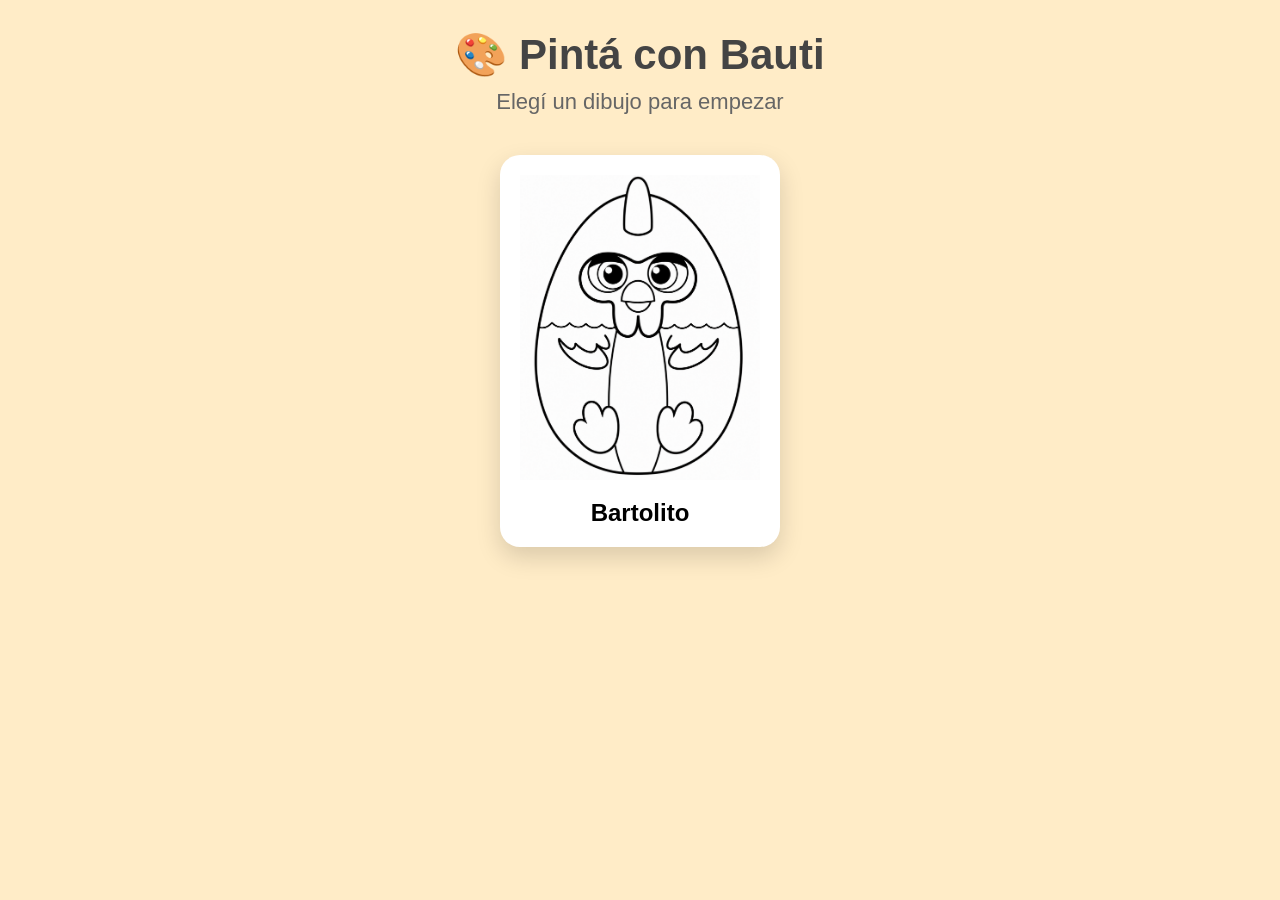
==== index.html @ 89d14f18 "Reorganizar estructura del proyecto" ====
<!DOCTYPE html>
<html lang="es">

<head>

<meta charset="UTF-8">

<meta name="viewport"
content="width=device-width, initial-scale=1.0">

<title>Pintá con Bauti</title>

<link rel="stylesheet" href="css/styles.css">

</head>

<body>

<div class="contenedor">

    <h1>🎨 Pintá con Bauti</h1>

    <p class="subtitulo">
        Elegí un dibujo para empezar
    </p>

    <div class="galeria" id="galeria">

</div>
    
</div>

<script src="js/script.js"></script>

</body>

</html>
---- css/styles.css ----
*{
    margin:0;
    padding:0;
    box-sizing:border-box;
}

body{

    background:#FFECC7;

    font-family:Arial, Helvetica, sans-serif;

}

.contenedor{

    width:95%;

    max-width:1200px;

    margin:auto;

    text-align:center;

    padding:30px;

}

h1{

    color:#444;

    font-size:42px;

}

.subtitulo{

    margin-top:10px;

    color:#666;

    font-size:22px;

}

.galeria{

    margin-top:40px;

    display:flex;

    justify-content:center;

}

.tarjeta{

    width:280px;

    background:white;

    border-radius:20px;

    padding:20px;

    box-shadow:0px 10px 25px rgba(0,0,0,.15);

    transition:.3s;

}

.tarjeta:hover{

    transform:scale(1.05);

}

.tarjeta img{

    width:100%;

}

.tarjeta p{

    margin-top:15px;

    font-size:24px;

    font-weight:bold;

}

.dibujoGrande{

    width:90%;
    max-width:700px;
    margin-top:30px;

}

button{

    padding:15px 30px;
    font-size:22px;
    border:none;
    border-radius:12px;
    cursor:pointer;

}
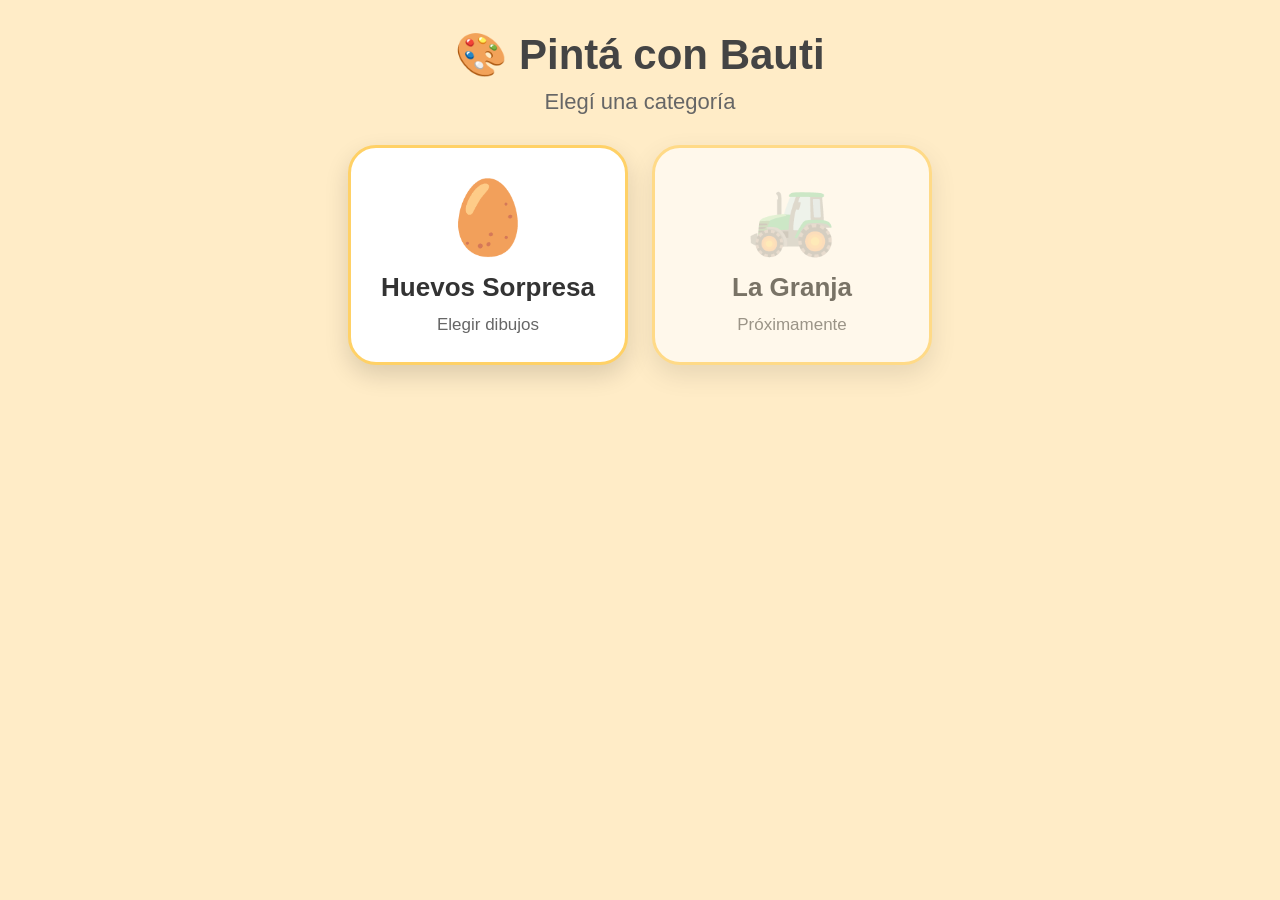
==== commit fc9cb7ac: "Mejorar diseño de galería" ====
--- a/index.html
+++ b/index.html
@@ -3,34 +3,68 @@
 
 <head>
 
-<meta charset="UTF-8">
+    <meta charset="UTF-8">
 
-<meta name="viewport"
-content="width=device-width, initial-scale=1.0">
+    <meta
+        name="viewport"
+        content="width=device-width, initial-scale=1.0"
+    >
 
-<title>Pintá con Bauti</title>
+    <title>Pintá con Bauti</title>
 
-<link rel="stylesheet" href="css/styles.css">
+    <link rel="stylesheet" href="css/styles.css">
 
 </head>
 
 <body>
 
-<div class="contenedor">
+    <div class="contenedor">
 
-    <h1>🎨 Pintá con Bauti</h1>
+        <h1>🎨 Pintá con Bauti</h1>
 
-    <p class="subtitulo">
-        Elegí un dibujo para empezar
-    </p>
+        <p class="subtitulo">
+            Elegí una categoría
+        </p>
 
-    <div class="galeria" id="galeria">
+        <div class="categorias">
 
-</div>
-    
-</div>
+            <button
+                class="tarjetaCategoria disponible"
+                data-categoria="huevos-sorpresa"
+                type="button"
+            >
+                <span class="iconoCategoria">🥚</span>
 
-<script src="js/script.js"></script>
+                <span class="nombreCategoria">
+                    Huevos Sorpresa
+                </span>
+
+                <span class="estadoCategoria">
+                    Elegir dibujos
+                </span>
+            </button>
+
+            <button
+                class="tarjetaCategoria proximamente"
+                type="button"
+                disabled
+            >
+                <span class="iconoCategoria">🚜</span>
+
+                <span class="nombreCategoria">
+                    La Granja
+                </span>
+
+                <span class="estadoCategoria">
+                    Próximamente
+                </span>
+            </button>
+
+        </div>
+
+    </div>
+
+    <script src="js/script.js"></script>
 
 </body>
 
--- a/css/styles.css
+++ b/css/styles.css
@@ -108,4 +108,534 @@
     border-radius:12px;
     cursor:pointer;
 
+}
+
+.pantallaPintar {
+    width: 100%;
+    min-height: 100vh;
+    padding: 20px;
+    text-align: center;
+}
+
+.herramientas {
+    max-width: 900px;
+    margin: 20px auto;
+    padding: 15px;
+    background: white;
+    border-radius: 20px;
+    box-shadow: 0 8px 20px rgba(0, 0, 0, 0.12);
+}
+
+.paleta {
+    display: flex;
+    flex-wrap: wrap;
+    justify-content: center;
+    align-items: center;
+    gap: 10px;
+
+    max-width: 500px;
+    margin: 0 auto;
+}
+
+.color {
+    width: 56px;
+    height: 56px;
+    padding: 0;
+    border: 4px solid white;
+    border-radius: 50%;
+    box-shadow: 0 0 0 2px #cccccc;
+    cursor: pointer;
+}
+
+.color.activo {
+    box-shadow:
+        0 0 0 4px #333333,
+        0 4px 10px rgba(0, 0, 0, 0.25);
+    transform: scale(1.08);
+}
+
+.grosores {
+    display: flex;
+    justify-content: center;
+    flex-wrap: wrap;
+    gap: 10px;
+    margin-top: 18px;
+}
+
+.grosor {
+    padding: 10px 18px;
+    font-size: 18px;
+    background: #eeeeee;
+    border: 3px solid transparent;
+    border-radius: 14px;
+}
+
+.grosor.activo {
+    background: #ffe08a;
+    border-color: #444444;
+}
+
+.contenedorLienzo {
+    position: relative;
+    width: min(90vw, 750px);
+    margin: 20px auto;
+    overflow: hidden;
+    background: white;
+    border: 6px solid white;
+    border-radius: 20px;
+    box-shadow: 0 10px 30px rgba(0, 0, 0, 0.18);
+}
+
+#lienzoPintura,
+#dibujo {
+    display: block;
+    width: 100%;
+    height: auto;
+}
+
+#lienzoPintura {
+    position: relative;
+    z-index: 1;
+    touch-action: none;
+    cursor: crosshair;
+}
+
+#dibujo {
+    position: absolute;
+    inset: 0;
+    z-index: 2;
+    pointer-events: none;
+    user-select: none;
+    mix-blend-mode: multiply;
+}
+
+.accionesPintar {
+    display: flex;
+    justify-content: center;
+    flex-wrap: wrap;
+    gap: 15px;
+    margin: 25px 0;
+}
+
+.accionesPintar button {
+    min-width: 150px;
+    padding: 15px 24px;
+    font-size: 21px;
+    font-weight: bold;
+    background: white;
+    border: none;
+    border-radius: 16px;
+    box-shadow: 0 5px 12px rgba(0, 0, 0, 0.15);
+}
+
+.accionesPintar button:active {
+    transform: scale(0.96);
+}
+
+@media (max-width: 600px) {
+
+    .pantallaPintar {
+        padding: 10px;
+    }
+
+    .pantallaPintar h1 {
+        font-size: 30px;
+    }
+
+    .color {
+        width: 50px;
+        height: 50px;
+    }
+
+    .contenedorLienzo {
+        width: 96vw;
+        border-width: 4px;
+    }
+
+}
+
+.accionesPintar button:disabled {
+    opacity: 0.45;
+    cursor: not-allowed;
+    transform: none;
+}
+
+.herramientasDibujo {
+    display: flex;
+    justify-content: center;
+    gap: 12px;
+    flex-wrap: wrap;
+}
+
+.herramienta {
+    padding: 12px 20px;
+    border: 3px solid transparent;
+    border-radius: 18px;
+    background-color: white;
+    font-size: 18px;
+    font-weight: bold;
+    cursor: pointer;
+    transition: transform 0.15s ease, border-color 0.15s ease;
+}
+
+.herramienta:hover {
+    transform: scale(1.05);
+}
+
+.herramienta.activa {
+    border-color: #333;
+    transform: scale(1.08);
+}
+
+/* Barra de herramientas para tablet */
+
+.herramientas {
+    display: flex;
+    flex-direction: column;
+    gap: 14px;
+
+    width: min(900px, 95%);
+    margin: 10px auto 18px;
+    padding: 16px;
+
+    background: rgba(255, 255, 255, 0.96);
+    border: 3px solid #ffd166;
+    border-radius: 24px;
+
+    box-shadow: 0 8px 22px rgba(0, 0, 0, 0.15);
+}
+
+.herramientasDibujo,
+.paleta,
+.grosores,
+.accionesPintar {
+    display: flex;
+    justify-content: center;
+    align-items: center;
+    flex-wrap: wrap;
+    gap: 12px;
+}
+
+.herramienta,
+.grosor,
+.accionesPintar button {
+    min-height: 54px;
+    padding: 10px 18px;
+
+    border: 3px solid transparent;
+    border-radius: 18px;
+
+    background: white;
+    font-size: 18px;
+    font-weight: bold;
+
+    cursor: pointer;
+    touch-action: manipulation;
+
+    box-shadow: 0 4px 8px rgba(0, 0, 0, 0.12);
+
+    transition:
+        transform 0.15s ease,
+        border-color 0.15s ease,
+        box-shadow 0.15s ease;
+}
+
+.herramienta:active,
+.grosor:active,
+.accionesPintar button:active {
+    transform: scale(0.94);
+}
+
+.herramienta.activa,
+.grosor.activo {
+    border-color: #333;
+    transform: scale(1.07);
+    box-shadow: 0 5px 12px rgba(0, 0, 0, 0.22);
+}
+
+.color {
+    width: 52px;
+    height: 52px;
+
+    padding: 0;
+    border: 4px solid white;
+    border-radius: 50%;
+
+    cursor: pointer;
+    touch-action: manipulation;
+
+    box-shadow:
+        0 0 0 2px #ccc,
+        0 4px 8px rgba(0, 0, 0, 0.18);
+
+    transition:
+        transform 0.15s ease,
+        box-shadow 0.15s ease;
+}
+
+.color:active {
+    transform: scale(0.9);
+}
+
+.color.activo {
+    transform: scale(1.16);
+    box-shadow:
+        0 0 0 4px #333,
+        0 5px 12px rgba(0, 0, 0, 0.25);
+}
+
+#guardar {
+    background: #b7f7c2;
+}
+
+#limpiar {
+    background: #ffe6a7;
+}
+
+#deshacer {
+    background: #d9eaff;
+}
+
+#volver {
+    background: #ffd6e0;
+}
+
+.accionesPintar button:disabled {
+    opacity: 0.4;
+    cursor: not-allowed;
+    transform: none;
+}
+
+@media (max-width: 600px) {
+
+    .herramientas {
+        top: 4px;
+        width: 96%;
+        padding: 12px;
+        gap: 10px;
+    }
+
+    .herramienta,
+    .grosor,
+    .accionesPintar button {
+        min-height: 50px;
+        padding: 9px 14px;
+        font-size: 16px;
+    }
+
+    .color {
+        width: 46px;
+        height: 46px;
+    }
+}
+
+.editorPintura {
+    display: flex;
+    align-items: flex-start;
+    justify-content: center;
+    gap: 20px;
+
+    width: min(1400px, 98%);
+    margin: 0 auto;
+}
+
+.editorPintura .herramientas {
+    width: 270px;
+    flex-shrink: 0;
+    margin: 0;
+}
+
+.zonaDibujo {
+    flex: 1;
+    min-width: 0;
+
+    display: flex;
+    flex-direction: column;
+    align-items: center;
+}
+
+.editorPintura .paleta {
+    max-width: 240px;
+}
+
+.editorPintura .color {
+    width: 46px;
+    height: 46px;
+}
+
+.editorPintura .herramientasDibujo,
+.editorPintura .grosores {
+    display: flex;
+    flex-direction: column;
+    gap: 10px;
+}
+
+.editorPintura .herramienta,
+.editorPintura .grosor {
+    width: 100%;
+}
+
+@media (max-width: 850px), (orientation: portrait) {
+    .editorPintura {
+        flex-direction: column;
+        align-items: center;
+    }
+
+    .editorPintura .herramientas {
+        width: min(900px, 95%);
+    }
+
+    .editorPintura .paleta {
+        max-width: 500px;
+    }
+
+    .editorPintura .herramientasDibujo,
+    .editorPintura .grosores {
+        flex-direction: row;
+        flex-wrap: wrap;
+        justify-content: center;
+    }
+
+    .editorPintura .herramienta,
+    .editorPintura .grosor {
+        width: auto;
+    }
+
+    .zonaDibujo {
+        width: 100%;
+    }
+}
+
+.tituloHerramientas {
+    margin: 2px 0 0;
+    text-align: center;
+    font-size: 20px;
+    color: #555;
+}
+
+.editorPintura .tituloHerramientas:not(:first-child) {
+    margin-top: 10px;
+    padding-top: 12px;
+    border-top: 2px dashed #ffd166;
+}
+
+.categorias {
+    display: flex;
+    flex-wrap: wrap;
+    justify-content: center;
+    gap: 24px;
+
+    width: min(900px, 95%);
+    margin: 30px auto;
+}
+
+.tarjetaCategoria {
+    width: 280px;
+    min-height: 220px;
+    padding: 24px;
+
+    display: flex;
+    flex-direction: column;
+    justify-content: center;
+    align-items: center;
+    gap: 12px;
+
+    border: 3px solid #ffd166;
+    border-radius: 28px;
+
+    background: white;
+    box-shadow: 0 10px 24px rgba(0, 0, 0, 0.14);
+
+    font-family: inherit;
+}
+
+.tarjetaCategoria.disponible {
+    cursor: pointer;
+    transition:
+        transform 0.2s ease,
+        box-shadow 0.2s ease;
+}
+
+.tarjetaCategoria.disponible:hover {
+    transform: translateY(-5px);
+    box-shadow: 0 14px 28px rgba(0, 0, 0, 0.18);
+}
+
+.tarjetaCategoria.proximamente {
+    opacity: 0.65;
+}
+
+.iconoCategoria {
+    font-size: 72px;
+}
+
+.nombreCategoria {
+    font-size: 26px;
+    font-weight: bold;
+    color: #333;
+}
+
+.estadoCategoria {
+    font-size: 17px;
+    color: #666;
+}
+
+.galeria {
+    display: grid;
+    grid-template-columns: repeat(auto-fit, minmax(150px, 1fr));
+    gap: 20px;
+
+    width: min(1100px, 95%);
+    margin: 30px auto;
+}
+
+.tarjeta {
+    min-height: 230px;
+    padding: 14px;
+
+    display: flex;
+    flex-direction: column;
+    justify-content: space-between;
+    align-items: center;
+
+    background: white;
+    border: 3px solid #ffd166;
+    border-radius: 24px;
+
+    box-shadow: 0 8px 18px rgba(0, 0, 0, 0.14);
+
+    cursor: pointer;
+    overflow: hidden;
+
+    transition:
+        transform 0.2s ease,
+        box-shadow 0.2s ease;
+}
+
+.tarjeta:hover {
+    transform: translateY(-5px);
+    box-shadow: 0 12px 24px rgba(0, 0, 0, 0.18);
+}
+
+.tarjeta img {
+    width: 100%;
+    height: 165px;
+
+    object-fit: contain;
+    display: block;
+}
+
+.tarjeta p {
+    margin: 10px 0 2px;
+
+    font-size: 20px;
+    font-weight: bold;
+    text-align: center;
+    color: #333;
+}
+
+@media (min-width: 850px) and (orientation: landscape) {
+    .galeria {
+        grid-template-columns: repeat(5, 1fr);
+    }
 }
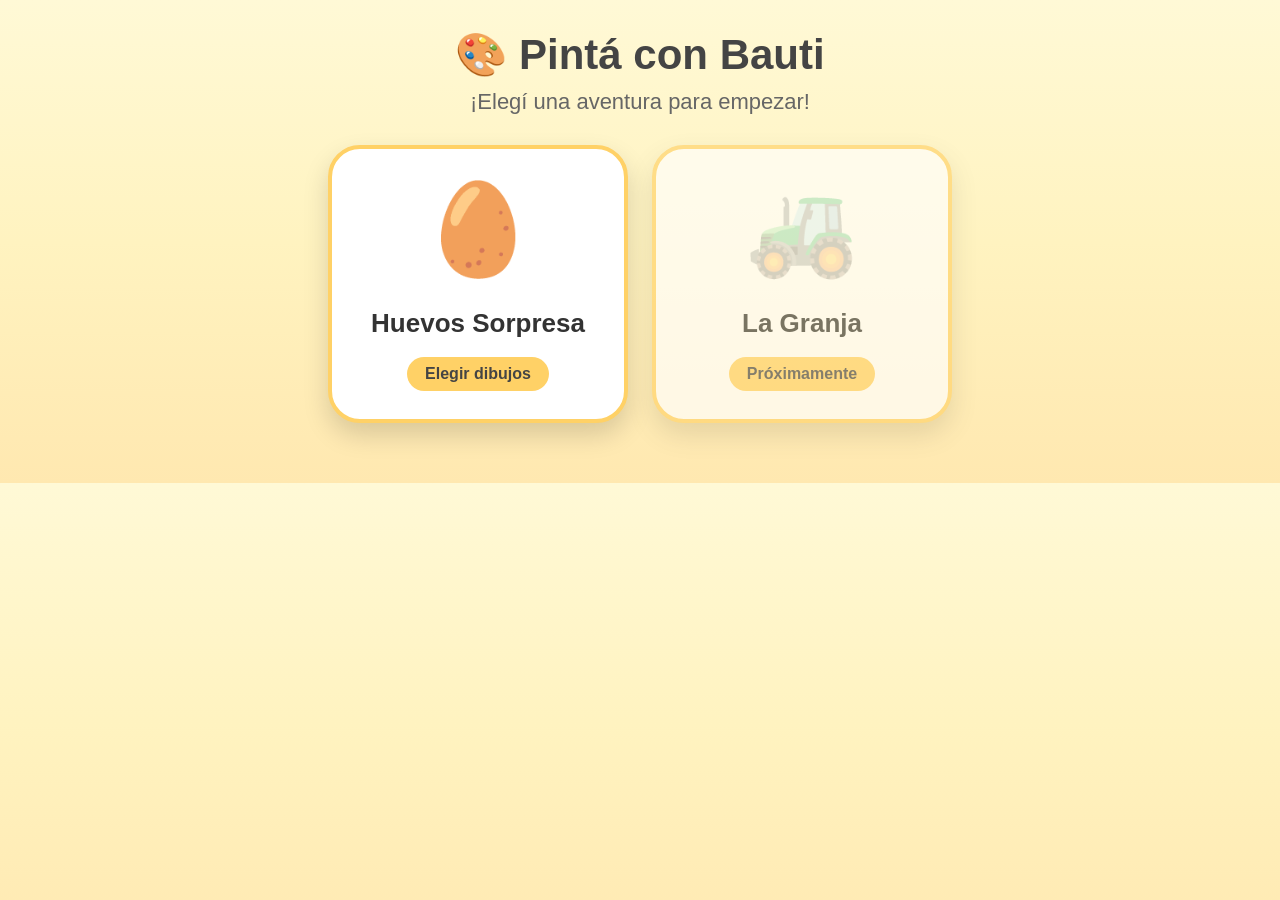
==== commit 8c29d643: "Agregar mensaje al guardar dibujo" ====
--- a/index.html
+++ b/index.html
@@ -23,7 +23,7 @@
         <h1>🎨 Pintá con Bauti</h1>
 
         <p class="subtitulo">
-            Elegí una categoría
+            ¡Elegí una aventura para empezar!
         </p>
 
         <div class="categorias">
--- a/css/styles.css
+++ b/css/styles.css
@@ -5,11 +5,18 @@
 }
 
 body{
-
-    background:#FFECC7;
-
-    font-family:Arial, Helvetica, sans-serif;
-
+    margin: 0;
+
+    font-family: Arial, Helvetica, sans-serif;
+
+    background: linear-gradient(
+        180deg,
+        #fff9d6,
+        #fff3c0,
+        #ffe8b0
+    );
+
+    color: #333;
 }
 
 .contenedor{
@@ -530,23 +537,27 @@
 }
 
 .tarjetaCategoria {
-    width: 280px;
-    min-height: 220px;
-    padding: 24px;
-
-    display: flex;
-    flex-direction: column;
-    justify-content: center;
-    align-items: center;
-    gap: 12px;
-
-    border: 3px solid #ffd166;
-    border-radius: 28px;
-
-    background: white;
-    box-shadow: 0 10px 24px rgba(0, 0, 0, 0.14);
-
-    font-family: inherit;
+
+    width: 300px;
+    min-height: 260px;
+
+    padding: 28px;
+
+    display:flex;
+    flex-direction:column;
+    justify-content:center;
+    align-items:center;
+    gap:18px;
+
+    border-radius:32px;
+
+    border:4px solid #ffd166;
+
+    background:white;
+
+    box-shadow:0 12px 26px rgba(0,0,0,.15);
+
+    transition:.25s;
 }
 
 .tarjetaCategoria.disponible {
@@ -557,8 +568,8 @@
 }
 
 .tarjetaCategoria.disponible:hover {
-    transform: translateY(-5px);
-    box-shadow: 0 14px 28px rgba(0, 0, 0, 0.18);
+    transform: translateY(-8px) scale(1.03);
+    box-shadow: 0 16px 30px rgba(0,0,0,0.2);
 }
 
 .tarjetaCategoria.proximamente {
@@ -566,18 +577,25 @@
 }
 
 .iconoCategoria {
-    font-size: 72px;
+    font-size: 90px;
 }
 
 .nombreCategoria {
     font-size: 26px;
     font-weight: bold;
     color: #333;
-}
-
-.estadoCategoria {
-    font-size: 17px;
-    color: #666;
+    text-align: center;
+    margin-top: 8px;
+}
+
+.estadoCategoria{
+
+    background:#ffd166;
+    color:#444;
+    padding:8px 18px;
+    border-radius:999px;
+    font-size:16px;
+    font-weight:bold;
 }
 
 .galeria {
@@ -638,4 +656,65 @@
     .galeria {
         grid-template-columns: repeat(5, 1fr);
     }
+}
+
+.mensajeGuardado {
+    position: fixed;
+    inset: 0;
+
+    display: none;
+    justify-content: center;
+    align-items: center;
+
+    background: rgba(0, 0, 0, 0.35);
+
+    z-index: 1000;
+}
+
+.mensajeGuardado.mostrar {
+    display: flex;
+}
+
+.mensajeGuardadoContenido {
+    width: min(360px, 85%);
+    padding: 30px;
+
+    background: white;
+
+    border: 5px solid #ffd166;
+    border-radius: 30px;
+
+    text-align: center;
+
+    box-shadow: 0 16px 35px rgba(0, 0, 0, 0.25);
+
+    animation: aparecerMensaje 0.3s ease;
+}
+
+.mensajeEmoji {
+    font-size: 70px;
+}
+
+.mensajeGuardadoContenido h2 {
+    margin: 10px 0;
+    font-size: 30px;
+    color: #333;
+}
+
+.mensajeGuardadoContenido p {
+    margin: 0;
+    font-size: 20px;
+    color: #555;
+}
+
+@keyframes aparecerMensaje {
+    from {
+        opacity: 0;
+        transform: scale(0.7);
+    }
+
+    to {
+        opacity: 1;
+        transform: scale(1);
+    }
 }
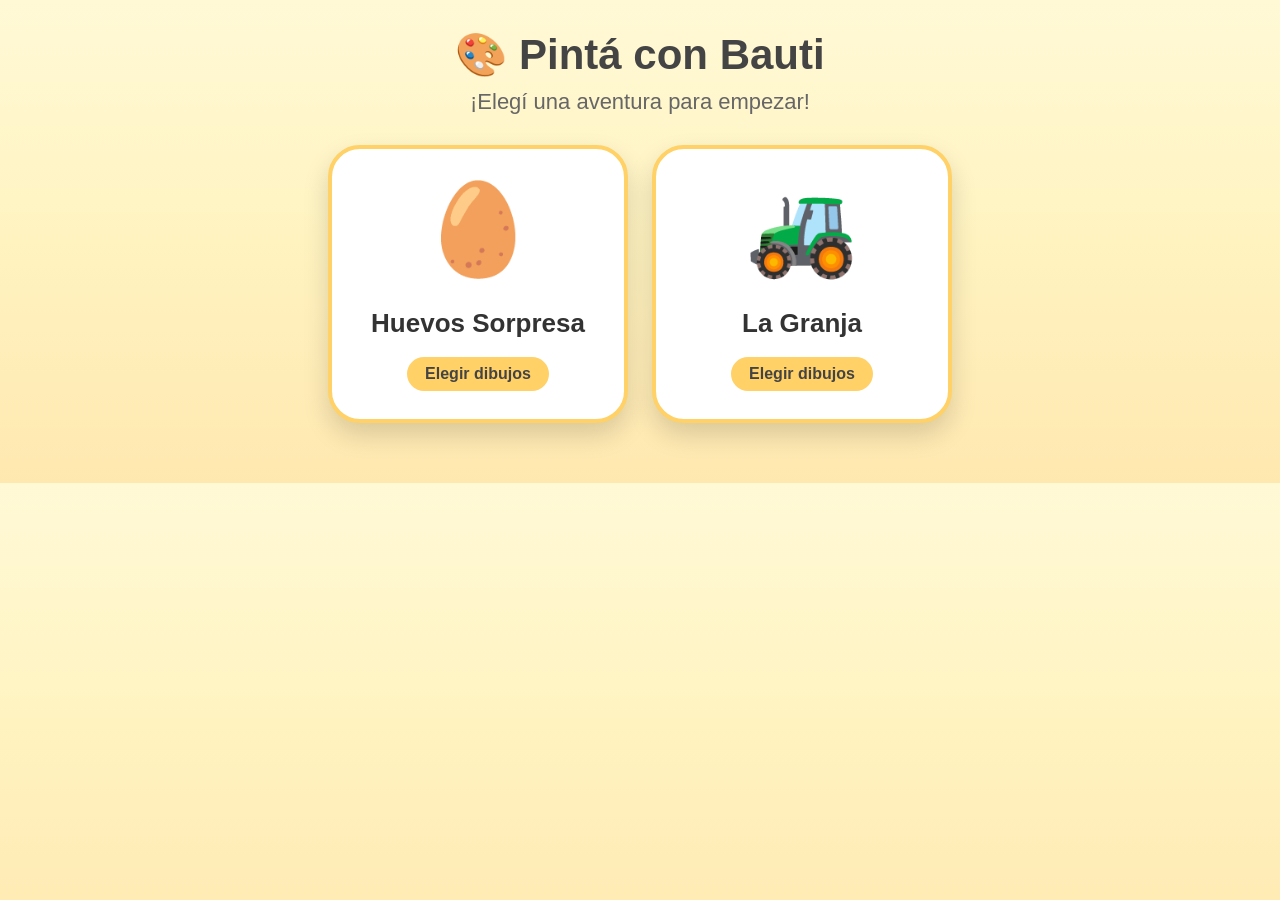
==== commit 97f1039f: "Agregar categoria La Granja" ====
--- a/index.html
+++ b/index.html
@@ -45,9 +45,9 @@
             </button>
 
             <button
-                class="tarjetaCategoria proximamente"
+                class="tarjetaCategoria disponible"
+                data-categoria="la-granja"
                 type="button"
-                disabled
             >
                 <span class="iconoCategoria">🚜</span>
 
@@ -56,7 +56,7 @@
                 </span>
 
                 <span class="estadoCategoria">
-                    Próximamente
+                    Elegir dibujos
                 </span>
             </button>
 
--- a/css/styles.css
+++ b/css/styles.css
@@ -654,7 +654,14 @@
 
 @media (min-width: 850px) and (orientation: landscape) {
     .galeria {
-        grid-template-columns: repeat(5, 1fr);
+        grid-template-columns: repeat(
+            auto-fit,
+            minmax(150px, 1fr)
+        );
+
+        width: min(1100px, calc(100% - 30px));
+        padding: 0 15px;
+        box-sizing: border-box;
     }
 }
 
@@ -717,4 +724,77 @@
         opacity: 1;
         transform: scale(1);
     }
+}
+
+@media (min-width: 850px) and (orientation: landscape) {
+
+    .pantallaPintar {
+        height: 100vh;
+        padding: 8px 12px;
+        overflow: hidden;
+    }
+
+    .pantallaPintar h1 {
+        margin: 4px 0 8px;
+        font-size: 30px;
+    }
+
+    .editorPintura {
+        height: calc(100vh - 70px);
+        align-items: center;
+    }
+
+    .editorPintura .herramientas {
+        max-height: calc(100vh - 90px);
+        overflow-y: auto;
+        padding: 12px;
+    }
+
+    .zonaDibujo {
+        height: 100%;
+        justify-content: center;
+    }
+
+    .contenedorLienzo {
+        width: auto;
+        max-width: calc(100vw - 330px);
+        max-height: calc(100vh - 150px);
+        margin: 0 auto;
+    }
+
+    #lienzoPintura,
+    #dibujo {
+        width: auto;
+        height: auto;
+        max-width: 100%;
+        max-height: calc(100vh - 150px);
+        object-fit: contain;
+    }
+
+    .accionesPintar {
+        margin: 10px 0 0;
+        gap: 10px;
+    }
+
+    .accionesPintar button {
+        min-height: 44px;
+        padding: 8px 14px;
+        font-size: 16px;
+    }
+}
+
+html,
+body {
+    max-width: 100%;
+    overflow-x: hidden;
+}
+
+.contenedor,
+.pantallaInicio {
+    width: 100%;
+    box-sizing: border-box;
+}
+
+.galeria {
+    box-sizing: border-box;
 }
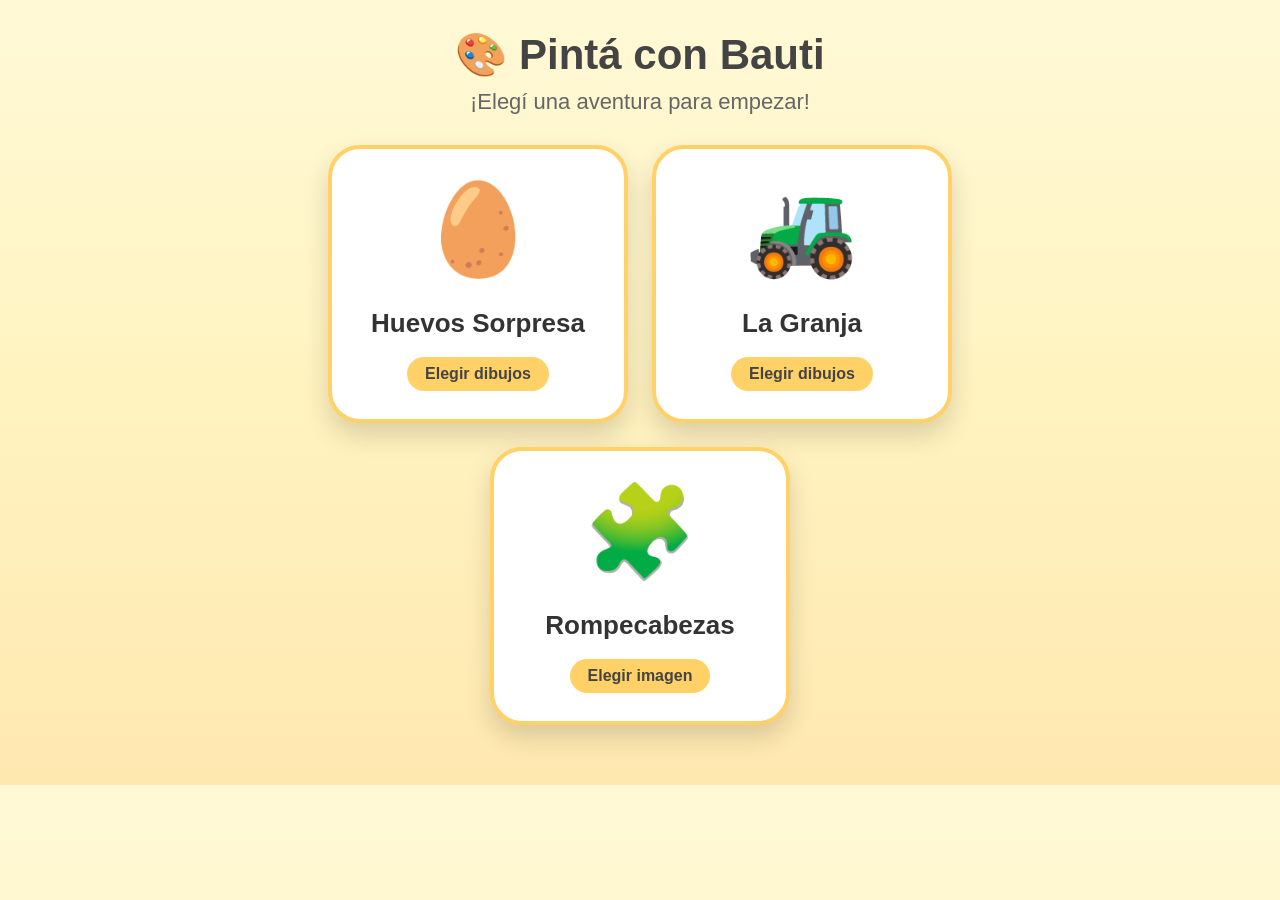
==== commit 7db30d8e: "Agregar imagenes de rompecabezas" ====
--- a/index.html
+++ b/index.html
@@ -60,6 +60,22 @@
                 </span>
             </button>
 
+            <button
+                id="abrirRompecabezas"
+                class="tarjetaCategoria disponible"
+                type="button"
+>
+                <span class="iconoCategoria">🧩</span>
+
+                <span class="nombreCategoria">
+                    Rompecabezas
+                </span>
+
+                <span class="estadoCategoria">
+                    Elegir imagen
+                </span>
+            </button>
+            
         </div>
 
     </div>
--- a/css/styles.css
+++ b/css/styles.css
@@ -797,4 +797,50 @@
 
 .galeria {
     box-sizing: border-box;
+}
+
+.pantallaRompecabezas {
+    min-height: 100vh;
+    padding: 18px;
+
+    display: flex;
+    flex-direction: column;
+    align-items: center;
+    gap: 18px;
+
+    box-sizing: border-box;
+}
+
+.pantallaRompecabezas h1 {
+    margin: 0;
+    text-align: center;
+}
+
+.vistaRompecabezas {
+    width: min(900px, 95%);
+    max-height: 70vh;
+
+    display: flex;
+    justify-content: center;
+    align-items: center;
+
+    padding: 14px;
+
+    background: white;
+    border: 4px solid #ffd166;
+    border-radius: 26px;
+
+    box-shadow: 0 10px 24px rgba(0, 0, 0, 0.16);
+
+    box-sizing: border-box;
+}
+
+.vistaRompecabezas img {
+    display: block;
+
+    max-width: 100%;
+    max-height: 65vh;
+
+    object-fit: contain;
+    border-radius: 16px;
 }
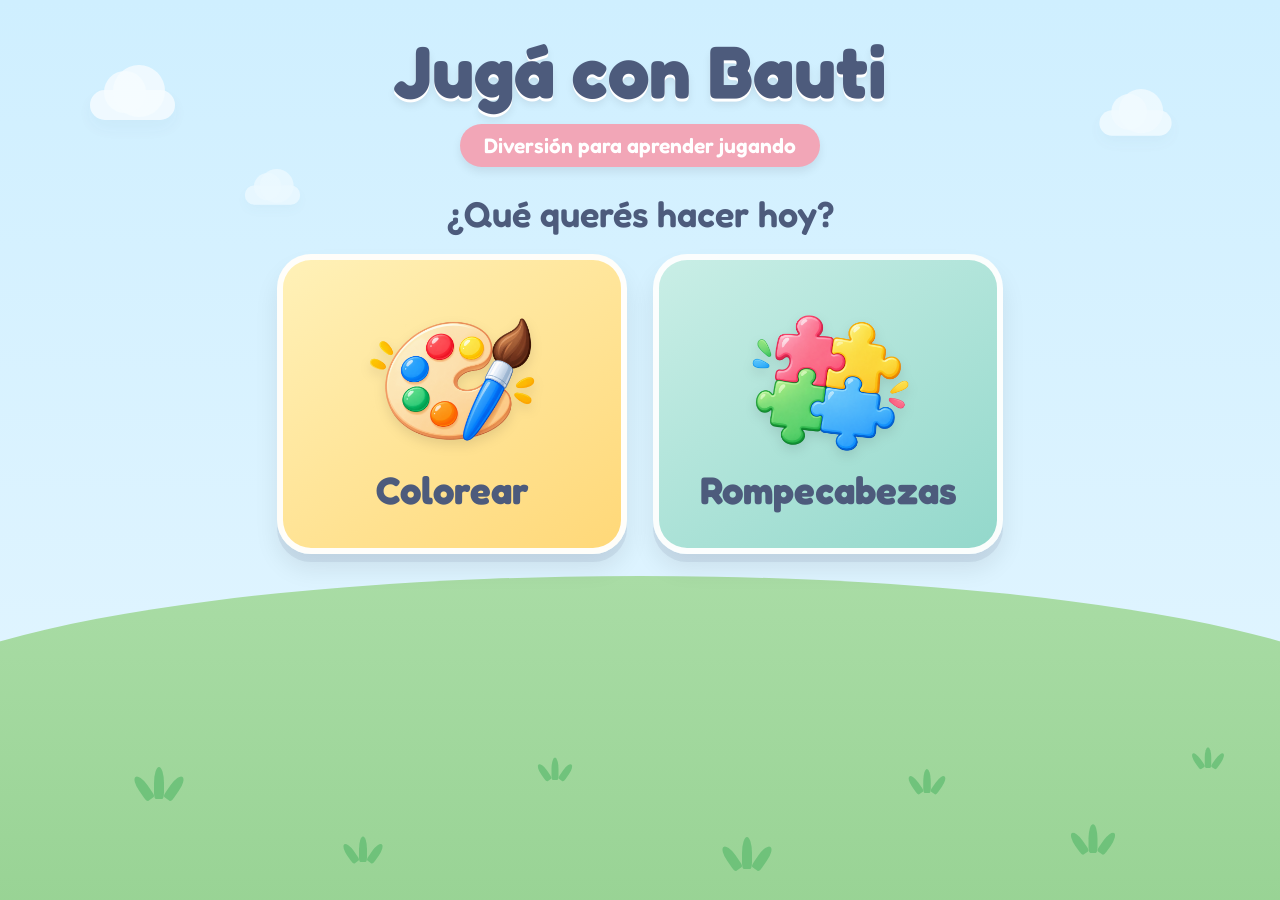
==== commit 7d22e165: "Actualiza diseño y juegos de Jugá con Bauti" ====
--- a/index.html
+++ b/index.html
@@ -2,7 +2,6 @@
 <html lang="es">
 
 <head>
-
     <meta charset="UTF-8">
 
     <meta
@@ -10,75 +9,110 @@
         content="width=device-width, initial-scale=1.0"
     >
 
-    <title>Pintá con Bauti</title>
+    <title>Jugá con Bauti</title>
+
+    <link rel="preconnect" href="https://fonts.googleapis.com">
+    <link rel="preconnect" href="https://fonts.gstatic.com" crossorigin>
+
+    <link
+        href="https://fonts.googleapis.com/css2?family=Fredoka:wght@400;500;600;700&display=swap"
+        rel="stylesheet"
+    >
 
     <link rel="stylesheet" href="css/styles.css">
-
+    <link rel="stylesheet" href="css/tema.css">
+    <link rel="stylesheet" href="css/inicio.css">
 </head>
 
-<body>
+<body class="inicioNuevo">
 
-    <div class="contenedor">
+    <main class="pantallaMenuPrincipal">
 
-        <h1>🎨 Pintá con Bauti</h1>
-
-        <p class="subtitulo">
-            ¡Elegí una aventura para empezar!
-        </p>
-
-        <div class="categorias">
-
-            <button
-                class="tarjetaCategoria disponible"
-                data-categoria="huevos-sorpresa"
-                type="button"
-            >
-                <span class="iconoCategoria">🥚</span>
-
-                <span class="nombreCategoria">
-                    Huevos Sorpresa
-                </span>
-
-                <span class="estadoCategoria">
-                    Elegir dibujos
-                </span>
-            </button>
-
-            <button
-                class="tarjetaCategoria disponible"
-                data-categoria="la-granja"
-                type="button"
-            >
-                <span class="iconoCategoria">🚜</span>
-
-                <span class="nombreCategoria">
-                    La Granja
-                </span>
-
-                <span class="estadoCategoria">
-                    Elegir dibujos
-                </span>
-            </button>
-
-            <button
-                id="abrirRompecabezas"
-                class="tarjetaCategoria disponible"
-                type="button"
->
-                <span class="iconoCategoria">🧩</span>
-
-                <span class="nombreCategoria">
-                    Rompecabezas
-                </span>
-
-                <span class="estadoCategoria">
-                    Elegir imagen
-                </span>
-            </button>
-            
+        <div class="decoracionCielo">
+            <span class="nube nubeUno">☁️</span>
+            <span class="nube nubeDos">☁️</span>
+            <span class="nube nubeTres">☁️</span>
         </div>
 
-    </div>
+        <div class="lomitaFondo"></div>
+
+        <div class="decoracionPasto">
+            <span class="pasto pasto1"></span>
+            <span class="pasto pasto2"></span>
+            <span class="pasto pasto3"></span>
+            <span class="pasto pasto4"></span>
+            <span class="pasto pasto5"></span>
+            <span class="pasto pasto6"></span>
+            <span class="pasto pasto7"></span>
+        </div>
+
+        <header class="logoPrincipal">
+
+            
+            <h1>
+                Jugá con Bauti
+            </h1>
+
+            <p>
+                Diversión para aprender jugando
+            </p>
+
+        </header>
+
+        <h2 class="preguntaPrincipal">
+            ¿Qué querés hacer hoy?
+        </h2>
+
+<section class="actividadesPrincipal">
+
+    <button
+        id="abrirColorear"
+        class="tarjetaActividad tarjetaColorear"
+        type="button"
+    >
+        <img
+            src="imagenes/iconos/colorear.png"
+            alt=""
+            class="iconoActividadImagen"
+        >
+
+        <span class="nombreActividad">
+            Colorear
+        </span>
+    </button>
+
+    <button
+        id="abrirRompecabezas"
+        class="tarjetaActividad tarjetaRompecabezas"
+        type="button"
+    >
+        <img
+            src="imagenes/iconos/rompecabezas.png"
+            alt=""
+            class="iconoActividadImagen"
+        >
+
+        <span class="nombreActividad">
+            Rompecabezas
+        </span>
+    </button>
+
+</section>
+
+   <!--      <div class="mascotaInicio">
+            <img
+                src="imagenes/mascota/mimi_saluda.png"
+                alt="Mimí"
+                class="imagenMascota"
+            >
+
+            <div class="mensajeMascota">
+                <strong>¡Hola Bauti!</strong><br>
+                ¿Jugamos un ratito?
+            </div>
+        </div> -->
+    
+    </main>
 
     <script src="js/script.js"></script>
 
--- a/css/styles.css
+++ b/css/styles.css
@@ -843,4 +843,214 @@
 
     object-fit: contain;
     border-radius: 16px;
-}+}
+
+.zonaJuegoRompecabezas {
+    width: min(1100px, 98%);
+
+    display: flex;
+    justify-content: center;
+    align-items: center;
+    gap: 24px;
+}
+
+.referenciaRompecabezas {
+    width: 190px;
+    flex-shrink: 0;
+
+    padding: 12px;
+
+    background: white;
+    border: 3px solid #ffd166;
+    border-radius: 20px;
+
+    text-align: center;
+
+    box-shadow: 0 8px 18px rgba(0, 0, 0, 0.14);
+}
+
+.referenciaRompecabezas p {
+    margin: 0 0 10px;
+
+    font-size: 17px;
+    font-weight: bold;
+    color: #444;
+}
+
+.referenciaRompecabezas img {
+    display: block;
+
+    width: 100%;
+    height: auto;
+
+    border-radius: 12px;
+}
+
+.juegoRompecabezas {
+    flex: 1;
+    min-width: 0;
+
+    display: flex;
+    justify-content: center;
+    align-items: center;
+    gap: 24px;
+}
+
+.tableroRompecabezas {
+    width: min(46vw, 470px);
+    aspect-ratio: var(--proporcion-imagen, 1 / 1);
+
+    display: grid;
+    grid-template-columns: repeat(2, 1fr);
+    grid-template-rows: repeat(2, 1fr);
+
+    background: rgba(255, 255, 255, 0.65);
+
+    border: 6px solid #ffd166;
+    border-radius: 22px;
+
+    overflow: hidden;
+
+    box-shadow: 0 10px 24px rgba(0, 0, 0, 0.16);
+}
+
+.casilleroRompecabezas {
+    position: relative;
+
+    border: 2px dashed #d4a93b;
+
+    background:
+        repeating-linear-gradient(
+            45deg,
+            rgba(255, 255, 255, 0.6),
+            rgba(255, 255, 255, 0.6) 10px,
+            rgba(255, 225, 145, 0.35) 10px,
+            rgba(255, 225, 145, 0.35) 20px
+        );
+}
+
+.piezasRompecabezas {
+    width: min(30vw, 310px);
+
+    display: grid;
+    grid-template-columns: repeat(2, 1fr);
+    gap: 12px;
+
+    padding: 14px;
+
+    background: white;
+    border: 4px solid #ffd166;
+    border-radius: 22px;
+
+    box-shadow: 0 10px 24px rgba(0, 0, 0, 0.16);
+
+    align-items: start;
+}
+
+.piezaRompecabezas {
+    aspect-ratio: var(--proporcion-pieza, 1 / 1);
+    
+    background-repeat: no-repeat;
+
+    border: 4px solid white;
+    border-radius: 14px;
+
+    box-shadow: 0 5px 12px rgba(0, 0, 0, 0.22);
+
+    cursor: grab;
+    touch-action: none;
+
+    transition:
+        transform 0.15s ease,
+        box-shadow 0.15s ease;
+}
+
+.piezaRompecabezas:active {
+    cursor: grabbing;
+}
+
+.piezaRompecabezas.arrastrando {
+    transform: scale(1.18);
+
+    box-shadow:
+        0 18px 35px rgba(0,0,0,.35);
+
+    z-index: 999;
+}
+
+.piezaRompecabezas.correcta {
+    border: none;
+    border-radius: 0;
+
+    box-shadow: none;
+
+    cursor: default;
+
+    animation: piezaCorrecta 0.3s ease;
+}
+
+.accionesRompecabezas {
+    display: flex;
+    justify-content: center;
+    flex-wrap: wrap;
+    gap: 14px;
+}
+
+@keyframes piezaCorrecta {
+    0% {
+        transform: scale(1.12);
+    }
+
+    100% {
+        transform: scale(1);
+    }
+}
+
+@media (max-width: 850px) {
+
+    .zonaJuegoRompecabezas {
+
+        flex-direction: column;
+
+        gap: 18px;
+    }
+
+    .referenciaRompecabezas {
+
+        width: 180px;
+    }
+
+    .juegoRompecabezas {
+
+        width: 100%;
+
+        flex-direction: column;
+
+        gap: 18px;
+    }
+
+    .tableroRompecabezas {
+
+        width: 96vw;
+
+        max-width: 520px;
+    }
+
+    .piezasRompecabezas {
+
+        width: 96vw;
+
+        max-width: 520px;
+
+        grid-template-columns: repeat(2, 1fr);
+
+        gap: 18px;
+    }
+
+    .piezaRompecabezas {
+
+        min-height: 120px;
+    }
+
+}
+
--- a/css/tema.css
+++ b/css/tema.css
@@ -0,0 +1,23 @@
+:root {
+    --color-cielo-claro: #cfefff;
+    --color-cielo-suave: #e5f6ff;
+
+    --color-pasto-claro: #a9dca5;
+    --color-pasto-oscuro: #8fce8b;
+
+    --color-texto-principal: #4d5b7c;
+    --color-texto-suave: #68728f;
+
+    --color-amarillo: #ffd166;
+    --color-amarillo-claro: #ffe59a;
+
+    --color-verde: #8ed9c9;
+    --color-verde-claro: #b6e9df;
+
+    --color-rosa: #f2a6b7;
+    --color-rosa-suave: #fff7fb;
+
+    --color-borde-rosa: #efc6d2;
+
+    --color-blanco: #ffffff;
+}
--- a/css/inicio.css
+++ b/css/inicio.css
@@ -0,0 +1,515 @@
+/* ==================================================
+   NUEVO INICIO - JUGÁ CON BAUTI
+================================================== */
+
+.inicioNuevo {
+    margin: 0;
+    min-height: 100vh;
+
+    font-family: "Fredoka", Arial, sans-serif;
+
+    background:
+    linear-gradient(
+        180deg,
+        var(--color-cielo-claro) 0%,
+        var(--color-cielo-suave) 100%
+    );
+
+    color: var(--color-texto-principal);
+    overflow-x: hidden;
+}
+
+.pantallaMenuPrincipal {
+    position: relative;
+
+    min-height: 100vh;
+    padding: 32px 20px 130px;
+
+    display: flex;
+    flex-direction: column;
+    align-items: center;
+
+    box-sizing: border-box;
+    overflow: hidden;
+
+    justify-content: flex-start;
+}
+
+.decoracionCielo {
+    position: absolute;
+    inset: 0;
+    pointer-events: none;
+    z-index: 0;
+}
+
+.nube {
+    position: absolute;
+
+    width: 85px;
+    height: 30px;
+
+    background: rgba(255, 255, 255, 0.82);
+    border-radius: 999px;
+
+    font-size: 0;
+
+    opacity: 0.8;
+
+    filter: none;
+
+    box-shadow:
+        0 8px 18px rgba(88, 130, 160, 0.07);
+
+    user-select: none;
+}
+
+.nube::before,
+.nube::after {
+    content: "";
+    position: absolute;
+
+    background: inherit;
+    border-radius: 50%;
+}
+
+.nube::before {
+    width: 42px;
+    height: 42px;
+
+    left: 14px;
+    bottom: 7px;
+}
+
+.nube::after {
+    width: 52px;
+    height: 52px;
+
+    right: 10px;
+    bottom: 3px;
+}
+
+.nubeUno {
+    top: 10%;
+    left: 7%;
+}
+
+.nubeDos {
+    top: 20%;
+    left: 18%;
+
+    transform: scale(0.65);
+    opacity: 0.55;
+}
+
+.nubeTres {
+    top: 12%;
+    right: 8%;
+
+    transform: scale(0.85);
+    opacity: 0.7;
+}
+
+.lomitaFondo {
+    position: absolute;
+
+    left: -10%;
+    bottom: -22%;
+
+    width: 120%;
+    height: 58%;
+
+    background:
+        linear-gradient(
+            180deg,
+            var(--color-pasto-claro),
+            var(--color-pasto-oscuro)
+        );
+
+    border-radius: 50% 50% 0 0 / 28% 28% 0 0;
+
+    z-index: 0;
+
+    pointer-events: none;
+}
+
+.logoPrincipal {
+    position: relative;
+    z-index: 2;
+
+    width: 100%;
+
+    text-align: center;
+
+    margin: 0 auto;
+
+    flex-shrink: 0;
+}
+
+.logoPrincipal h1 {
+    margin: 0;
+
+    font-size: clamp(46px, 6vw, 74px);
+    font-weight: 700;
+
+    line-height: 1.05;
+
+    color: var(--color-texto-principal);
+
+    text-align: center;
+
+    text-shadow:
+        0 3px 0 white,
+        0 6px 8px rgba(0, 0, 0, 0.08);
+}
+
+.logoPrincipal p {
+    display: inline-block;
+
+    margin: 14px auto 26px;
+    padding: 9px 24px;
+
+    background: var(--color-rosa);
+    color: var(--color-blanco);
+
+    border-radius: 999px;
+
+    font-size: clamp(16px, 2vw, 21px);
+    font-weight: 600;
+
+    line-height: 1.2;
+
+    text-align: center;
+
+    box-shadow:
+        0 5px 10px rgba(0, 0, 0, 0.08);
+}
+
+.preguntaPrincipal {
+    position: relative;
+    z-index: 2;
+
+    width: 100%;
+
+    margin: 0 0 20px;
+
+    font-size: clamp(26px, 3vw, 36px);
+    font-weight: 600;
+
+    line-height: 1.15;
+
+    text-align: center;
+
+    color: var(--color-texto-principal);
+}
+
+.actividadesPrincipal {
+    position: relative;
+    z-index: 2;
+
+    display: flex;
+    justify-content: center;
+    align-items: stretch;
+    flex-wrap: wrap;
+
+    gap: 26px;
+
+    width: min(760px, 96%);
+
+    margin: 0 auto;
+
+    box-sizing: border-box;
+}
+
+.tarjetaActividad {
+    width: min(350px, 90vw);
+    min-height: 300px;
+
+    padding: 24px 24px 22px;
+
+    display: flex;
+    flex-direction: column;
+    justify-content: center;
+    align-items: center;
+
+    gap: 14px;
+
+    border: 6px solid rgba(255, 255, 255, 0.95);
+    border-radius: 34px;
+
+    font-family: inherit;
+
+    box-shadow:
+        0 8px 0 rgba(77, 91, 124, 0.10),
+        0 15px 25px rgba(0, 0, 0, 0.08);
+
+    cursor: pointer;
+
+    transition:
+        transform 0.18s ease,
+        box-shadow 0.18s ease;
+}
+
+.tarjetaColorear {
+    background:
+        linear-gradient(
+            145deg,
+            #fff1b8,
+            #ffd878
+        );
+}
+
+.tarjetaRompecabezas {
+    background:
+        linear-gradient(
+            145deg,
+            #c9eee6,
+            #93d8cb
+        );
+}
+
+.iconoActividadImagen {
+    width: 180px;
+    height: 155px;
+
+    object-fit: contain;
+    display: block;
+
+    filter:
+        drop-shadow(0 5px 6px rgba(0, 0, 0, 0.10));
+
+    user-select: none;
+    pointer-events: none;
+}
+
+.nombreActividad {
+    width: 100%;
+    text-align: center;
+
+    font-size: clamp(32px, 3vw, 42px);
+    font-weight: 700;
+    line-height: 1.05;
+
+    color: var(--color-texto-principal);
+}
+
+.tarjetaActividad:hover {
+    transform: translateY(-4px);
+
+    box-shadow:
+        0 10px 0 rgba(77, 91, 124, 0.10),
+        0 18px 28px rgba(0, 0, 0, 0.10);
+}
+
+.tarjetaActividad:active {
+    transform: translateY(2px) scale(0.99);
+
+    box-shadow:
+        0 5px 0 rgba(77, 91, 124, 0.10),
+        0 9px 16px rgba(0, 0, 0, 0.08);
+}
+
+.mascotaInicio {
+    position: absolute;
+    z-index: 3;
+
+    left: 45px;
+    bottom: 16px;
+
+    display: flex;
+    align-items: flex-end;
+
+    gap: 10px;
+}
+
+.imagenMascota {
+    width: 155px;
+    height: auto;
+
+    user-select: none;
+    pointer-events: none;
+
+    filter:
+        drop-shadow(0 8px 10px rgba(0, 0, 0, 0.08));
+}
+
+.mensajeMascota {
+    max-width: 220px;
+
+    margin-bottom: 26px;
+
+    padding: 14px 18px;
+
+    background: rgba(255, 247, 251, 0.97);
+
+    border: 3px solid var(--color-borde-rosa);
+    border-radius: 22px;
+
+    color: var(--color-texto-suave);
+
+    font-size: 17px;
+    line-height: 1.4;
+
+    text-align: left;
+
+    box-shadow:
+        0 6px 14px rgba(0, 0, 0, 0.06);
+}
+
+.botonVolverNuevo {
+    position: absolute;
+    top: 18px;
+    left: 18px;
+
+    width: 60px;
+    height: 60px;
+
+    border: 4px solid white;
+    border-radius: 50%;
+
+    background: #ff6685;
+    color: white;
+
+    font-family: inherit;
+    font-size: 34px;
+    font-weight: bold;
+
+    box-shadow: 0 7px 0 #d94466;
+
+    cursor: pointer;
+}
+
+.botonVolverNuevo:active {
+    transform: translateY(4px);
+    box-shadow: 0 3px 0 #d94466;
+}
+
+@media (max-width: 700px) {
+
+    .pantallaMenuPrincipal {
+        padding-bottom: 170px;
+    }
+
+    .tarjetaActividad {
+        min-height: 210px;
+    }
+
+    .iconoActividadImagen {
+        width: 100px;
+        height: 100px;
+    }
+
+    .actividadesPrincipal {
+        gap: 20px;
+    }
+
+    .mascotaInicio {
+        left: 12px;
+        bottom: 18px;
+    }
+
+    .mensajeMascota {
+        max-width: 130px;
+        padding: 10px 12px;
+        font-size: 15px;
+    }
+
+    .nubeDos {
+        display: none;
+    }
+}
+
+.decoracionPasto {
+    position: absolute;
+    left: 0;
+    bottom: 0;
+
+    width: 100%;
+    height: 35%;
+
+    z-index: 1;
+    pointer-events: none;
+}
+
+.pasto {
+    position: absolute;
+    bottom: 20%;
+
+    width: 10px;
+    height: 32px;
+
+    background: #58b96c;
+    border-radius: 50% 50% 20% 20%;
+
+    opacity: 0.65;
+
+    transform-origin: bottom center;
+}
+
+.pasto::before,
+.pasto::after {
+    content: "";
+
+    position: absolute;
+    bottom: 0;
+
+    width: 10px;
+    height: 27px;
+
+    background: inherit;
+    border-radius: 50% 50% 20% 20%;
+
+    transform-origin: bottom center;
+}
+
+.pasto::before {
+    left: -8px;
+    transform: rotate(-35deg);
+}
+
+.pasto::after {
+    right: -8px;
+    transform: rotate(35deg);
+}
+
+
+/* Posiciones */
+
+.pasto1 {
+    left: 12%;
+    bottom: 32%;
+}
+
+.pasto2 {
+    left: 28%;
+    bottom: 12%;
+    transform: scale(.8);
+}
+
+.pasto3 {
+    left: 43%;
+    bottom: 38%;
+    transform: scale(.7);
+}
+
+.pasto4 {
+    left: 58%;
+    bottom: 10%;
+}
+
+.pasto5 {
+    left: 72%;
+    bottom: 34%;
+    transform: scale(.75);
+}
+
+.pasto6 {
+    left: 85%;
+    bottom: 15%;
+    transform: scale(.9);
+}
+
+.pasto7 {
+    left: 94%;
+    bottom: 42%;
+    transform: scale(.65);
+}
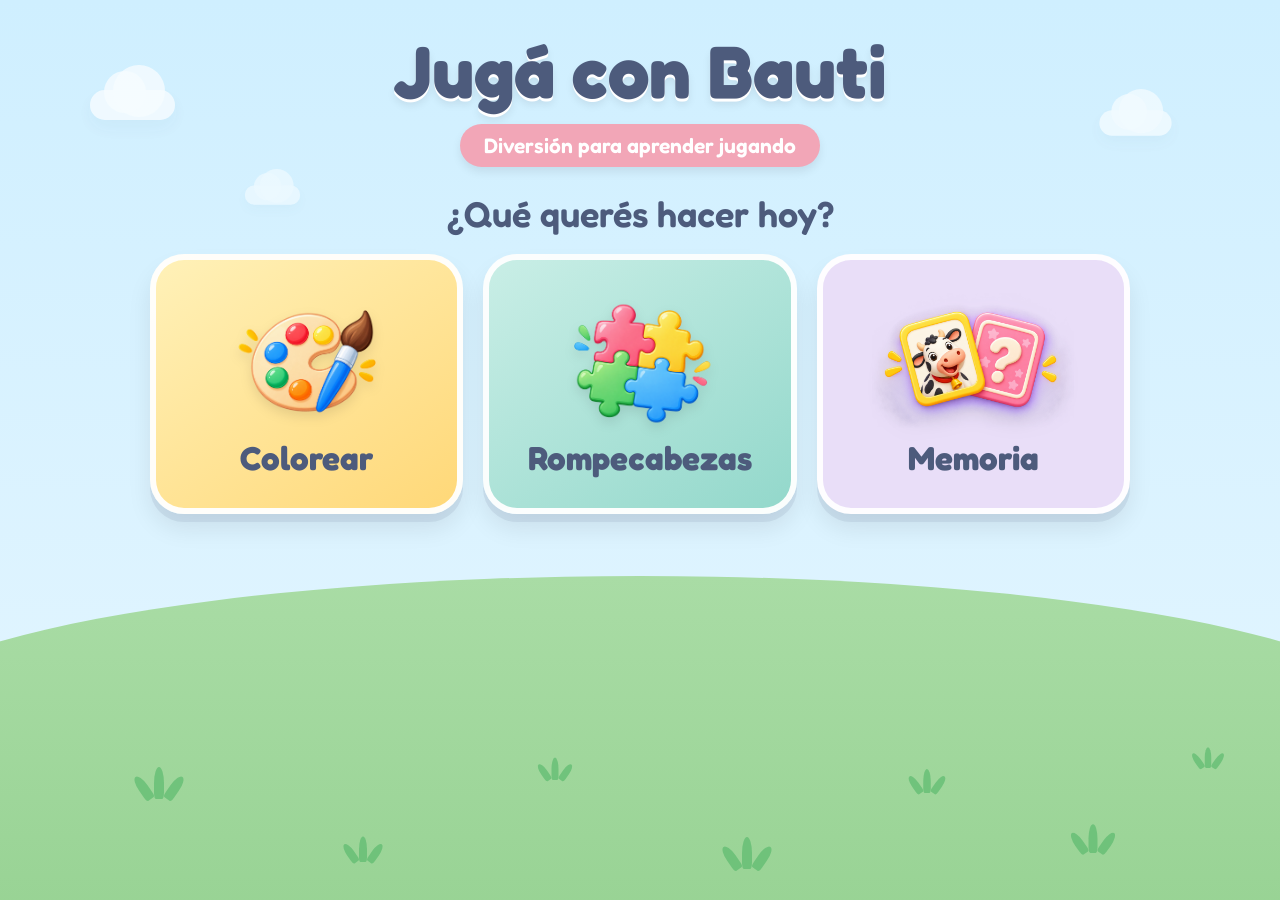
==== commit c04b399f: "Agrega juego de Memoria y actualiza pantalla de inicio" ====
--- a/index.html
+++ b/index.html
@@ -97,6 +97,23 @@
         </span>
     </button>
 
+    
+    <button
+        id="abrirMemoria"
+        class="tarjetaActividad tarjetaMemoria"
+        type="button"
+    >
+        <img
+        src="imagenes/iconos/memoria.png"
+        alt=""
+        class="iconoActividadImagen"
+>
+
+        <span class="nombreActividad">
+            Memoria
+        </span>
+    </button>
+
 </section>
 
    <!--      <div class="mascotaInicio">
--- a/css/tema.css
+++ b/css/tema.css
@@ -20,4 +20,130 @@
     --color-borde-rosa: #efc6d2;
 
     --color-blanco: #ffffff;
+}
+
+/* ==================================================
+   MENSAJE DE FELICITACIÓN
+================================================== */
+
+.mensajeGuardado {
+    position: fixed;
+    inset: 0;
+    z-index: 9999;
+
+    display: flex;
+    align-items: center;
+    justify-content: center;
+
+    padding: 20px;
+
+    box-sizing: border-box;
+
+    background: rgba(77, 91, 124, 0.18);
+    backdrop-filter: blur(3px);
+
+    opacity: 0;
+    visibility: hidden;
+    pointer-events: none;
+
+    transition:
+        opacity 0.25s ease,
+        visibility 0.25s ease;
+}
+
+.mensajeGuardado.mostrar {
+    opacity: 1;
+    visibility: visible;
+    pointer-events: auto;
+}
+
+
+/* TARJETA */
+
+.mensajeGuardadoContenido {
+    width: min(330px, 88vw);
+
+    padding: 28px 24px 26px;
+
+    box-sizing: border-box;
+
+    background: rgba(255, 255, 255, 0.96);
+
+    border: 5px solid white;
+    border-radius: 32px;
+
+    text-align: center;
+
+    box-shadow:
+        0 8px 0 rgba(77, 91, 124, 0.08),
+        0 18px 35px rgba(77, 91, 124, 0.16);
+
+    transform: scale(0.88);
+
+    transition: transform 0.25s ease;
+}
+
+.mensajeGuardado.mostrar .mensajeGuardadoContenido {
+    transform: scale(1);
+}
+
+
+/* EMOJI */
+
+.mensajeEmoji {
+    margin-bottom: 8px;
+
+    font-size: 58px;
+    line-height: 1;
+}
+
+
+/* TEXTO */
+
+.mensajeGuardadoContenido h2 {
+    margin: 4px 0 7px;
+
+    color: var(--color-texto-principal);
+
+    font-family: "Fredoka", Arial, sans-serif;
+    font-size: 28px;
+    font-weight: 700;
+}
+
+.mensajeGuardadoContenido p {
+    margin: 0;
+
+    color: var(--color-texto-suave);
+
+    font-family: "Fredoka", Arial, sans-serif;
+    font-size: 17px;
+    font-weight: 500;
+
+    line-height: 1.35;
+}
+
+
+/* CELULAR */
+
+@media (max-width: 600px) {
+
+    .mensajeGuardadoContenido {
+        width: min(300px, 86vw);
+
+        padding: 24px 18px 22px;
+
+        border-radius: 26px;
+    }
+
+    .mensajeEmoji {
+        font-size: 50px;
+    }
+
+    .mensajeGuardadoContenido h2 {
+        font-size: 24px;
+    }
+
+    .mensajeGuardadoContenido p {
+        font-size: 15px;
+    }
 }
--- a/css/inicio.css
+++ b/css/inicio.css
@@ -202,29 +202,28 @@
     color: var(--color-texto-principal);
 }
 
+
 .actividadesPrincipal {
     position: relative;
     z-index: 2;
 
-    display: flex;
-    justify-content: center;
-    align-items: stretch;
-    flex-wrap: wrap;
-
-    gap: 26px;
-
-    width: min(760px, 96%);
+    display: grid;
+    grid-template-columns: repeat(3, minmax(0, 1fr));
+
+    gap: 20px;
+
+    width: min(980px, 100%);
 
     margin: 0 auto;
 
     box-sizing: border-box;
 }
 
+
 .tarjetaActividad {
-    width: min(350px, 90vw);
-    min-height: 300px;
-
-    padding: 24px 24px 22px;
+    width: 100%;
+    min-height: 260px;
+    padding: 20px 12px;
 
     display: flex;
     flex-direction: column;
@@ -268,8 +267,8 @@
 }
 
 .iconoActividadImagen {
-    width: 180px;
-    height: 155px;
+    width: 150px;
+    height: 135px;
 
     object-fit: contain;
     display: block;
@@ -285,7 +284,7 @@
     width: 100%;
     text-align: center;
 
-    font-size: clamp(32px, 3vw, 42px);
+    font-size: clamp(22px, 2.6vw, 34px);
     font-weight: 700;
     line-height: 1.05;
 
@@ -512,4 +511,180 @@
     left: 94%;
     bottom: 42%;
     transform: scale(.65);
-}+}
+
+
+/* ==========================================
+   TARJETA MEMORIA
+========================================== */
+
+.inicioNuevo .tarjetaMemoria {
+    background: #e9def8;
+}
+
+.inicioNuevo .iconoMemoria {
+    display: flex;
+    align-items: center;
+    justify-content: center;
+
+    font-size: 76px;
+    line-height: 1;
+}
+
+@media (max-width: 600px) {
+    .inicioNuevo .iconoMemoria {
+        font-size: 60px;
+    }
+}
+
+
+/* ==========================================
+   DISTRIBUCIÓN RESPONSIVE - 3 JUEGOS
+========================================== */
+
+/* TABLET Y PANTALLAS MEDIANAS */
+
+@media (max-width: 800px) {
+
+    .actividadesPrincipal {
+        grid-template-columns: repeat(2, minmax(0, 1fr));
+        gap: 16px;
+        max-width: 600px;
+    }
+
+    .tarjetaActividad {
+        min-height: 210px;
+        padding: 16px 10px;
+    }
+
+    .iconoActividadImagen {
+        width: 110px;
+        height: 105px;
+    }
+
+    .nombreActividad {
+        font-size: clamp(20px, 3.5vw, 28px);
+    }
+
+    .tarjetaMemoria {
+        grid-column: 1 / -1;
+        width: min(280px, 100%);
+        justify-self: center;
+    }
+}
+
+/* CELULAR VERTICAL */
+
+@media (max-width: 480px) and (orientation: portrait) {
+
+    .pantallaMenuPrincipal {
+        padding: 20px 12px 60px;
+        overflow: visible;
+    }
+
+    .logoPrincipal h1 {
+        font-size: clamp(34px, 9vw, 46px);
+    }
+
+    .logoPrincipal p {
+        margin: 10px auto 18px;
+        padding: 7px 14px;
+        font-size: 13px;
+    }
+
+    .preguntaPrincipal {
+        font-size: 22px;
+        margin-bottom: 16px;
+    }
+
+    .actividadesPrincipal {
+        width: 100%;
+        gap: 12px;
+    }
+
+    .tarjetaActividad {
+        min-height: 165px;
+        padding: 12px 6px;
+        border-width: 4px;
+        border-radius: 24px;
+        gap: 8px;
+    }
+
+    .iconoActividadImagen {
+        width: 90px;
+        height: 85px;
+    }
+
+    .nombreActividad {
+        font-size: clamp(17px, 4.5vw, 22px);
+    }
+
+    .tarjetaMemoria {
+        width: min(200px, 100%);
+    }
+
+    .inicioNuevo .iconoMemoria {
+        font-size: 55px;
+    }
+}
+
+/* CELULAR HORIZONTAL */
+
+@media (max-height: 500px) and (orientation: landscape) {
+
+    .pantallaMenuPrincipal {
+        padding: 12px 14px 35px;
+        overflow: visible;
+    }
+
+    .logoPrincipal h1 {
+        font-size: 34px;
+    }
+
+    .logoPrincipal p {
+        margin: 6px auto 10px;
+        padding: 5px 14px;
+        font-size: 12px;
+    }
+
+    .preguntaPrincipal {
+        font-size: 20px;
+        margin-bottom: 12px;
+    }
+
+    .actividadesPrincipal {
+        grid-template-columns: repeat(3, minmax(0, 1fr));
+        max-width: 720px;
+        gap: 12px;
+    }
+
+    .tarjetaActividad {
+        min-height: 145px;
+        padding: 10px 6px;
+        border-width: 4px;
+        border-radius: 22px;
+    }
+
+    .iconoActividadImagen {
+        width: 75px;
+        height: 70px;
+    }
+
+    .nombreActividad {
+        font-size: clamp(16px, 2.5vw, 23px);
+    }
+
+    .tarjetaMemoria {
+        grid-column: auto;
+        width: 100%;
+    }
+
+    .inicioNuevo .iconoMemoria {
+        font-size: 48px;
+    }
+}
+/* ÍCONO DE MEMORIA */
+
+    .inicioNuevo .tarjetaMemoria .iconoActividadImagen {
+        transform: scale(1.35);
+    }
